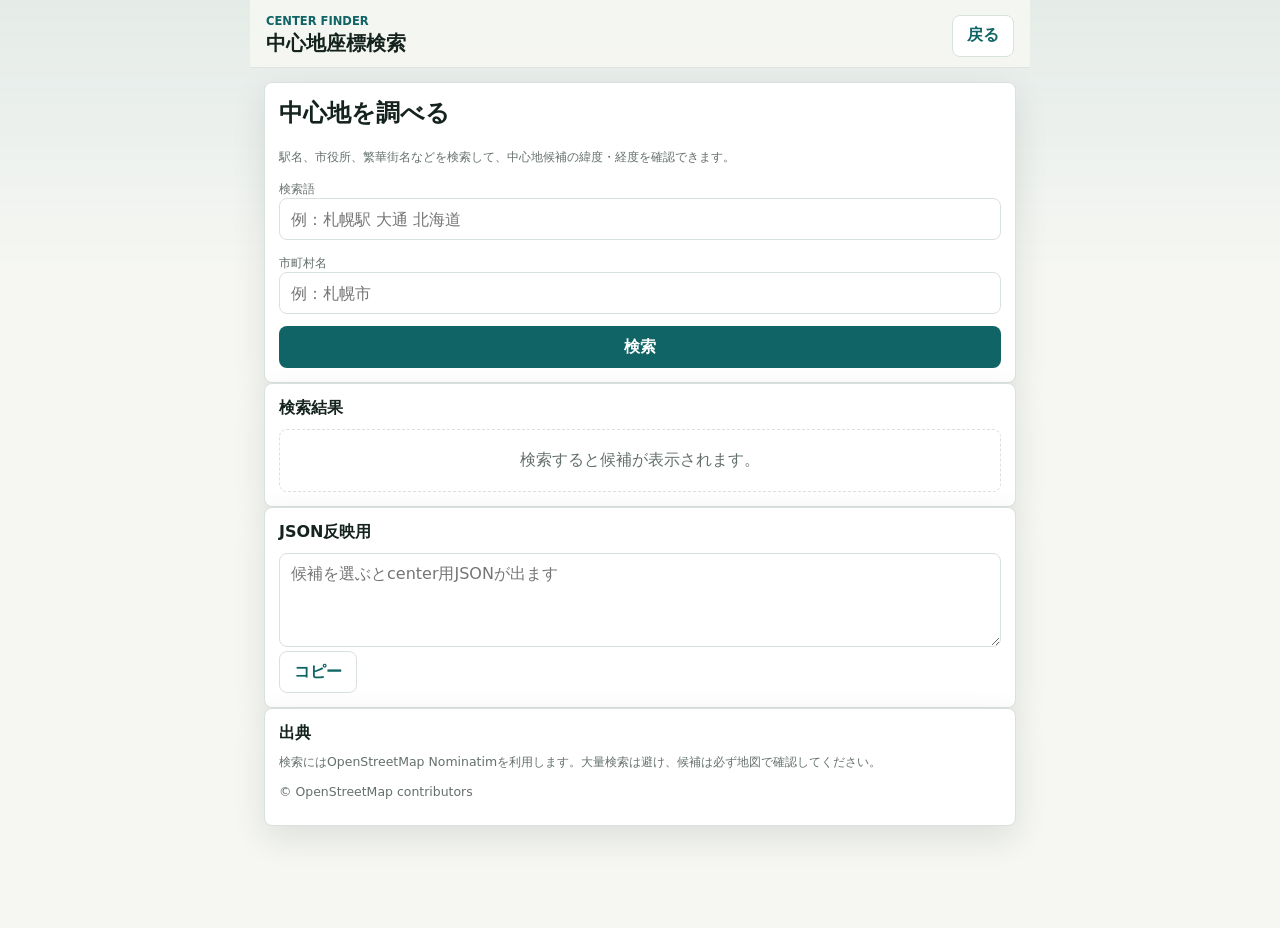
==== center-finder.html @ 83844b57 "Add files via upload" ====
<!doctype html>
<html lang="ja">
<head>
  <meta charset="utf-8">
  <meta name="viewport" content="width=device-width, initial-scale=1, viewport-fit=cover">
  <meta name="theme-color" content="#116466">
  <title>中心地座標検索</title>
  <link rel="stylesheet" href="styles.css">
</head>
<body>
  <div class="app-shell">
    <header class="topbar">
      <div>
        <p class="eyebrow">Center Finder</p>
        <h1>中心地座標検索</h1>
      </div>
      <a class="secondary" href="./">戻る</a>
    </header>

    <main class="view">
      <section class="detail-section">
        <h2>中心地を調べる</h2>
        <p class="hint">駅名、市役所、繁華街名などを検索して、中心地候補の緯度・経度を確認できます。</p>
        <form class="form-stack" id="finderForm">
          <label><span>検索語</span><input id="queryInput" name="query" placeholder="例：札幌駅 大通 北海道" required></label>
          <label><span>市町村名</span><input id="municipalityInput" name="municipality" placeholder="例：札幌市"></label>
          <button class="primary" type="submit">検索</button>
        </form>
      </section>

      <section class="detail-section">
        <h3>検索結果</h3>
        <div id="results" class="list-stack">
          <div class="empty">検索すると候補が表示されます。</div>
        </div>
      </section>

      <section class="detail-section">
        <h3>JSON反映用</h3>
        <textarea id="jsonOutput" readonly placeholder="候補を選ぶとcenter用JSONが出ます"></textarea>
        <button class="secondary" id="copyButton" type="button">コピー</button>
      </section>

      <section class="detail-section">
        <h3>出典</h3>
        <p class="hint">検索にはOpenStreetMap Nominatimを利用します。大量検索は避け、候補は必ず地図で確認してください。</p>
        <p class="hint">© OpenStreetMap contributors</p>
      </section>
    </main>
  </div>

  <script src="center-finder.js" type="module"></script>
</body>
</html>
---- styles.css ----
:root {
  color-scheme: light;
  --bg: #f6f7f3;
  --surface: #ffffff;
  --surface-2: #eef4f1;
  --text: #15231f;
  --muted: #64706b;
  --line: #d9e1dc;
  --primary: #116466;
  --primary-2: #0b7f73;
  --accent: #d95f43;
  --warn: #a45d00;
  --shadow: 0 12px 34px rgba(18, 39, 34, 0.11);
}

* {
  box-sizing: border-box;
}

html {
  background: var(--bg);
}

body {
  margin: 0;
  min-height: 100vh;
  color: var(--text);
  background:
    linear-gradient(180deg, rgba(17, 100, 102, 0.08), transparent 280px),
    var(--bg);
  font-family: system-ui, -apple-system, BlinkMacSystemFont, "Segoe UI", sans-serif;
  letter-spacing: 0;
}

button,
input,
select,
textarea {
  font: inherit;
}

button,
a {
  -webkit-tap-highlight-color: transparent;
}

a {
  color: inherit;
}

.app-shell {
  min-height: 100vh;
  max-width: 780px;
  margin: 0 auto;
  padding: env(safe-area-inset-top) 0 calc(78px + env(safe-area-inset-bottom));
}

.topbar {
  position: sticky;
  top: 0;
  z-index: 10;
  display: flex;
  align-items: center;
  justify-content: space-between;
  gap: 12px;
  padding: 14px 16px 10px;
  background: rgba(246, 247, 243, 0.88);
  backdrop-filter: blur(16px);
  border-bottom: 1px solid rgba(217, 225, 220, 0.8);
}

.eyebrow {
  margin: 0 0 2px;
  color: var(--primary);
  font-size: 0.72rem;
  font-weight: 800;
  text-transform: uppercase;
}

h1,
h2,
h3,
p {
  margin-top: 0;
}

h1 {
  margin-bottom: 0;
  font-size: 1.22rem;
}

.view {
  padding: 14px 14px 24px;
}

.hero {
  display: grid;
  gap: 14px;
  padding: 18px 2px 10px;
}

.hero h2 {
  margin: 0;
  font-size: clamp(1.8rem, 10vw, 3.2rem);
  line-height: 1.04;
  letter-spacing: 0;
}

.hero p {
  max-width: 42rem;
  color: var(--muted);
  line-height: 1.75;
}

.quick-grid,
.stat-grid,
.score-grid,
.settings-grid {
  display: grid;
  grid-template-columns: repeat(2, minmax(0, 1fr));
  gap: 10px;
}

.panel,
.municipality-card,
.compare-panel,
.detail-section {
  background: var(--surface);
  border: 1px solid var(--line);
  border-radius: 8px;
  box-shadow: var(--shadow);
}

.panel,
.compare-panel,
.detail-section {
  padding: 14px;
}

.panel h3,
.detail-section h3,
.compare-panel h3 {
  margin: 0 0 10px;
  font-size: 1rem;
}

.kpi {
  display: grid;
  gap: 4px;
}

.kpi span,
.meta,
.hint,
label span {
  color: var(--muted);
  font-size: 0.78rem;
}

.kpi strong {
  font-size: 1.28rem;
}

.toolbar,
.section-head,
.card-main,
.card-actions,
.detail-head,
.form-row,
.comparison-actions {
  display: flex;
  align-items: center;
  justify-content: space-between;
  gap: 10px;
}

.toolbar {
  position: sticky;
  top: 72px;
  z-index: 5;
  flex-wrap: wrap;
  margin: -2px -2px 14px;
  padding: 8px 2px 10px;
  background: rgba(246, 247, 243, 0.9);
  backdrop-filter: blur(14px);
}

.toolbar input,
.toolbar select {
  min-width: 0;
  flex: 1 1 140px;
}

input,
select,
textarea {
  width: 100%;
  min-height: 42px;
  padding: 10px 11px;
  color: var(--text);
  background: #fff;
  border: 1px solid var(--line);
  border-radius: 8px;
}

textarea {
  min-height: 94px;
  resize: vertical;
}

.list-stack {
  display: grid;
  gap: 10px;
}

.municipality-card {
  padding: 13px;
}

.municipality-card h2 {
  margin: 2px 0 0;
  font-size: 1.08rem;
}

.metric-row {
  display: grid;
  grid-template-columns: repeat(3, minmax(0, 1fr));
  gap: 8px;
  margin: 12px 0;
}

.metric {
  min-width: 0;
  padding: 9px;
  background: var(--surface-2);
  border-radius: 8px;
}

.metric span {
  display: block;
  color: var(--muted);
  font-size: 0.72rem;
}

.metric strong {
  display: block;
  overflow-wrap: anywhere;
  font-size: 0.92rem;
}

.score-pill {
  flex: 0 0 auto;
  min-width: 58px;
  padding: 8px 9px;
  color: #fff;
  text-align: center;
  background: var(--primary);
  border-radius: 999px;
}

.primary,
.secondary,
.icon-button {
  display: inline-flex;
  align-items: center;
  justify-content: center;
  min-height: 42px;
  padding: 0 14px;
  border-radius: 8px;
  border: 1px solid transparent;
  font-weight: 750;
  text-decoration: none;
  cursor: pointer;
}

.primary {
  color: #fff;
  background: var(--primary);
}

.secondary,
.icon-button {
  color: var(--primary);
  background: #fff;
  border-color: var(--line);
}

.secondary.is-selected {
  color: #fff;
  background: var(--accent);
  border-color: var(--accent);
}

.icon-button {
  width: 42px;
  padding: 0;
  font-size: 1.4rem;
}

.bottom-nav {
  position: fixed;
  right: 0;
  bottom: 0;
  left: 0;
  z-index: 20;
  display: grid;
  grid-template-columns: repeat(6, 1fr);
  max-width: 780px;
  margin: 0 auto;
  padding: 7px 8px calc(7px + env(safe-area-inset-bottom));
  background: rgba(255, 255, 255, 0.94);
  border-top: 1px solid var(--line);
  backdrop-filter: blur(18px);
}

.bottom-nav a {
  display: grid;
  place-items: center;
  min-height: 48px;
  color: var(--muted);
  border-radius: 8px;
  font-size: 0.76rem;
  font-weight: 750;
  text-decoration: none;
}

.bottom-nav a.is-active {
  color: #fff;
  background: var(--primary);
}

.detail-head {
  align-items: flex-start;
  margin-bottom: 12px;
}

.detail-title h2 {
  margin-bottom: 5px;
  font-size: 1.65rem;
}

.detail-grid {
  display: grid;
  gap: 10px;
}

.score-bar {
  display: grid;
  grid-template-columns: 84px 1fr 54px;
  gap: 8px;
  align-items: center;
  margin: 8px 0;
}

.bar-track {
  height: 10px;
  overflow: hidden;
  background: #e8eeea;
  border-radius: 999px;
}

.bar-fill {
  height: 100%;
  background: linear-gradient(90deg, var(--primary-2), var(--accent));
  border-radius: inherit;
}

.form-stack {
  display: grid;
  gap: 12px;
}

.range-row {
  display: grid;
  grid-template-columns: 1fr 48px;
  gap: 10px;
  align-items: center;
}

input[type="range"] {
  min-height: 28px;
  padding: 0;
}

.comparison-list {
  display: grid;
  gap: 8px;
  margin: 10px 0 14px;
}

.route-links {
  display: grid;
  grid-template-columns: repeat(2, minmax(0, 1fr));
  gap: 8px;
  margin-top: 12px;
}

.compare-chip {
  display: flex;
  align-items: center;
  justify-content: space-between;
  gap: 8px;
  padding: 9px 10px;
  background: var(--surface-2);
  border-radius: 8px;
}

.chart-wrap {
  overflow: auto;
  margin-top: 10px;
  padding-bottom: 4px;
}

.bar-chart {
  display: grid;
  gap: 10px;
  min-width: 310px;
}

.chart-line {
  display: grid;
  grid-template-columns: 88px 1fr 44px;
  gap: 8px;
  align-items: center;
  font-size: 0.82rem;
}

.ranking-list {
  display: grid;
  gap: 8px;
}

.rank-row {
  display: grid;
  grid-template-columns: 36px 1fr auto;
  gap: 8px;
  align-items: center;
  padding: 10px;
  background: var(--surface);
  border: 1px solid var(--line);
  border-radius: 8px;
}

.rank-row b {
  color: var(--primary);
}

.empty {
  padding: 20px;
  color: var(--muted);
  text-align: center;
  background: var(--surface);
  border: 1px dashed var(--line);
  border-radius: 8px;
}

.settings-grid {
  margin-top: 10px;
}

.settings-grid label {
  display: grid;
  gap: 5px;
}

.danger-zone {
  border-color: rgba(217, 95, 67, 0.35);
}

@media (min-width: 680px) {
  .detail-grid {
    grid-template-columns: 1fr 1fr;
    align-items: start;
  }

  .hero {
    grid-template-columns: 1.2fr 0.8fr;
    align-items: end;
  }
}

@media (max-width: 380px) {
  .metric-row,
  .quick-grid,
  .stat-grid,
  .score-grid,
  .settings-grid {
    grid-template-columns: 1fr;
  }

  .bottom-nav a {
    font-size: 0.68rem;
  }
}
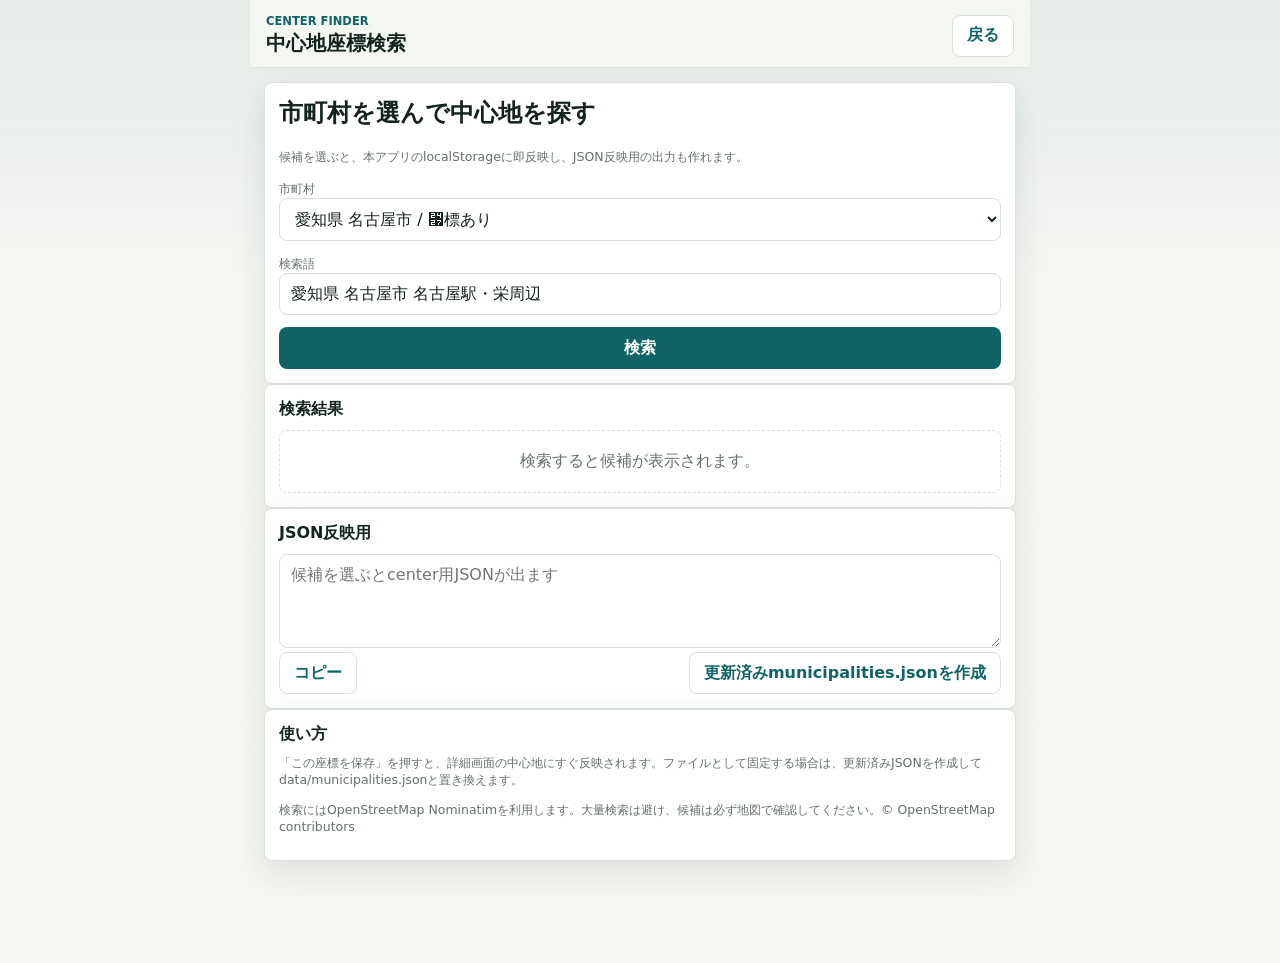
==== commit caf958cb: "Add files via upload" ====
--- a/center-finder.html
+++ b/center-finder.html
@@ -4,7 +4,7 @@
   <meta charset="utf-8">
   <meta name="viewport" content="width=device-width, initial-scale=1, viewport-fit=cover">
   <meta name="theme-color" content="#116466">
-  <title>中心地座標検索</title>
+  <title>&#20013;&#24515;&#22320;&#24231;&#27161;&#26908;&#32034;</title>
   <link rel="stylesheet" href="styles.css">
 </head>
 <body>
@@ -12,39 +12,42 @@
     <header class="topbar">
       <div>
         <p class="eyebrow">Center Finder</p>
-        <h1>中心地座標検索</h1>
+        <h1>&#20013;&#24515;&#22320;&#24231;&#27161;&#26908;&#32034;</h1>
       </div>
-      <a class="secondary" href="./">戻る</a>
+      <a class="secondary" href="./">&#25147;&#12427;</a>
     </header>
 
     <main class="view">
       <section class="detail-section">
-        <h2>中心地を調べる</h2>
-        <p class="hint">駅名、市役所、繁華街名などを検索して、中心地候補の緯度・経度を確認できます。</p>
+        <h2>&#24066;&#30010;&#26449;&#12434;&#36984;&#12435;&#12391;&#20013;&#24515;&#22320;&#12434;&#25506;&#12377;</h2>
+        <p class="hint">&#20505;&#35036;&#12434;&#36984;&#12406;&#12392;&#12289;&#26412;&#12450;&#12503;&#12522;&#12398;localStorage&#12395;&#21363;&#21453;&#26144;&#12375;&#12289;JSON&#21453;&#26144;&#29992;&#12398;&#20986;&#21147;&#12418;&#20316;&#12428;&#12414;&#12377;&#12290;</p>
         <form class="form-stack" id="finderForm">
-          <label><span>検索語</span><input id="queryInput" name="query" placeholder="例：札幌駅 大通 北海道" required></label>
-          <label><span>市町村名</span><input id="municipalityInput" name="municipality" placeholder="例：札幌市"></label>
-          <button class="primary" type="submit">検索</button>
+          <label><span>&#24066;&#30010;&#26449;</span><select id="municipalitySelect" name="municipalityId"></select></label>
+          <label><span>&#26908;&#32034;&#35486;</span><input id="queryInput" name="query" placeholder="&#20363;&#65306;&#26413;&#24140;&#39365; &#22823;&#36890; &#21271;&#28023;&#36947;" required></label>
+          <button class="primary" type="submit">&#26908;&#32034;</button>
         </form>
       </section>
 
       <section class="detail-section">
-        <h3>検索結果</h3>
+        <h3>&#26908;&#32034;&#32080;&#26524;</h3>
         <div id="results" class="list-stack">
-          <div class="empty">検索すると候補が表示されます。</div>
+          <div class="empty">&#24066;&#30010;&#26449;&#12434;&#36984;&#12435;&#12391;&#26908;&#32034;&#12377;&#12427;&#12392;&#20505;&#35036;&#12364;&#34920;&#31034;&#12373;&#12428;&#12414;&#12377;&#12290;</div>
         </div>
       </section>
 
       <section class="detail-section">
-        <h3>JSON反映用</h3>
-        <textarea id="jsonOutput" readonly placeholder="候補を選ぶとcenter用JSONが出ます"></textarea>
-        <button class="secondary" id="copyButton" type="button">コピー</button>
+        <h3>JSON&#21453;&#26144;&#29992;</h3>
+        <textarea id="jsonOutput" readonly placeholder="&#20505;&#35036;&#12434;&#36984;&#12406;&#12392;center&#29992;JSON&#12364;&#20986;&#12414;&#12377;"></textarea>
+        <div class="card-actions">
+          <button class="secondary" id="copyButton" type="button">&#12467;&#12500;&#12540;</button>
+          <button class="secondary" id="downloadButton" type="button">&#26356;&#26032;&#28168;&#12415;municipalities.json&#12434;&#20316;&#25104;</button>
+        </div>
       </section>
 
       <section class="detail-section">
-        <h3>出典</h3>
-        <p class="hint">検索にはOpenStreetMap Nominatimを利用します。大量検索は避け、候補は必ず地図で確認してください。</p>
-        <p class="hint">© OpenStreetMap contributors</p>
+        <h3>&#20351;&#12356;&#26041;</h3>
+        <p class="hint">&#12300;&#12371;&#12398;&#24231;&#27161;&#12434;&#20445;&#23384;&#12301;&#12434;&#25276;&#12377;&#12392;&#12289;&#35443;&#32048;&#30011;&#38754;&#12398;&#20013;&#24515;&#22320;&#12395;&#12377;&#12368;&#21453;&#26144;&#12373;&#12428;&#12414;&#12377;&#12290;&#12501;&#12449;&#12452;&#12523;&#12392;&#12375;&#12390;&#22266;&#23450;&#12377;&#12427;&#22580;&#21512;&#12399;&#12289;&#26356;&#26032;&#28168;&#12415;JSON&#12434;&#20316;&#25104;&#12375;&#12390;data/municipalities.json&#12392;&#32622;&#12365;&#25563;&#12360;&#12414;&#12377;&#12290;</p>
+        <p class="hint">&#26908;&#32034;&#12395;&#12399;OpenStreetMap Nominatim&#12434;&#21033;&#29992;&#12375;&#12414;&#12377;&#12290;&#22823;&#37327;&#26908;&#32034;&#12399;&#36991;&#12369;&#12289;&#20505;&#35036;&#12399;&#24517;&#12378;&#22320;&#22259;&#12391;&#30906;&#35469;&#12375;&#12390;&#12367;&#12384;&#12373;&#12356;&#12290;© OpenStreetMap contributors</p>
       </section>
     </main>
   </div>
